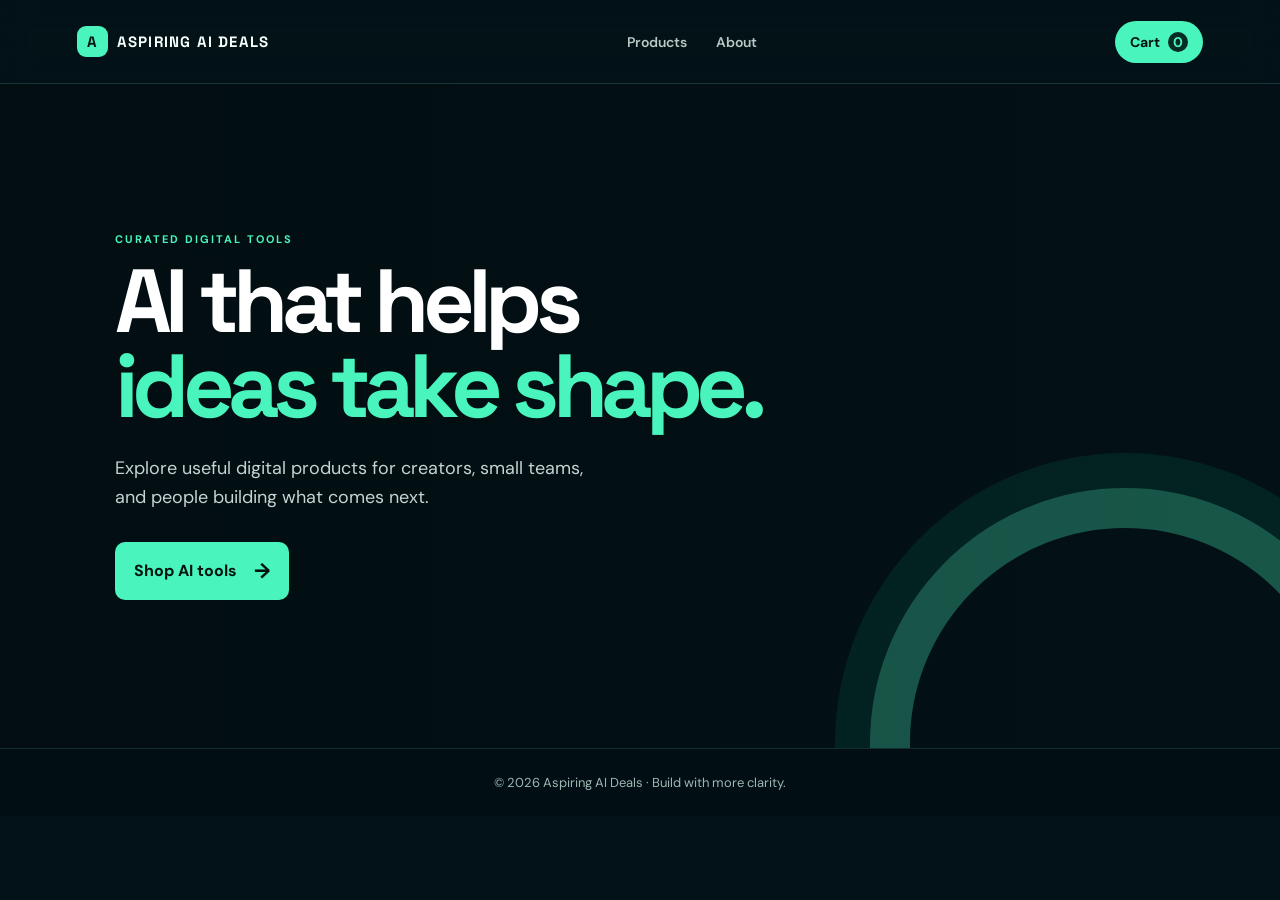
==== index.html @ b8ae0ace "Optimize home page visuals" ====
<!doctype html>
<html lang="en">
  <head>
    <meta charset="UTF-8" />
    <meta name="viewport" content="width=device-width, initial-scale=1.0" />
    <meta name="description" content="A responsive AI product store demo." />
    <title>Aspiring AI Deals | AI tools for better work</title>
    <link rel="preconnect" href="https://fonts.googleapis.com" />
    <link rel="preconnect" href="https://fonts.gstatic.com" crossorigin />
    <link href="https://fonts.googleapis.com/css2?family=DM+Sans:wght@400;500;600;700&family=Space+Grotesk:wght@600;700&display=swap" rel="stylesheet" />
    <link rel="stylesheet" href="style.css" />
    <style>
      /* Kept here too so the home page displays correctly when opened directly from Chrome. */
      :root { --ink:#f7fffc; --muted:#b8c9c6; --mint:#49f4bd; }
      * { box-sizing:border-box; }
      body { margin:0; min-height:100vh; color:var(--ink); background:#031218 url("assets/ai-waves-background.jpg") center bottom / cover fixed no-repeat; font-family:"DM Sans",Arial,sans-serif; }
      .site-header { min-height:84px; padding:0 clamp(20px,6vw,90px); display:flex; align-items:center; justify-content:space-between; gap:20px; border-bottom:1px solid rgba(154,255,223,.15); background:rgba(3,18,24,.78); position:sticky; top:0; z-index:10; backdrop-filter:blur(15px); }
      .brand { display:flex; align-items:center; gap:9px; color:var(--ink); text-decoration:none; font:700 15px/1 "Space Grotesk",Arial,sans-serif; letter-spacing:.08em; }
      .brand-mark { display:grid; place-items:center; width:31px; aspect-ratio:1; border-radius:9px; background:var(--mint); color:#02140f; letter-spacing:0; }
      nav { display:flex; gap:29px; } nav a { color:var(--muted); text-decoration:none; font-weight:600; font-size:14px; }
      .cart-button { padding:11px 15px; border:0; border-radius:999px; background:var(--mint); color:#02140f; font:700 14px "DM Sans",Arial,sans-serif; cursor:pointer; } .cart-button span { display:inline-grid; place-items:center; min-width:20px; height:20px; margin-left:5px; border-radius:50%; color:var(--mint); background:#062a24; }
      .hero { min-height:600px; padding:clamp(70px,12vw,148px) clamp(20px,9vw,145px); position:relative; isolation:isolate; overflow:hidden; color:white; background:linear-gradient(90deg,rgba(2,14,18,.96) 0%,rgba(2,14,18,.84) 47%,rgba(2,14,18,.28) 100%); }
      .hero:after { content:""; width:430px; height:430px; position:absolute; right:-100px; bottom:-250px; z-index:-1; border:40px solid rgba(73,244,189,.30); border-radius:50%; box-shadow:0 0 0 35px rgba(0,166,127,.12); }
      .hero-copy { position:relative; z-index:2; max-width:690px; }
      .eyebrow { margin:0 0 13px; color:var(--mint); font-size:11px; font-weight:700; letter-spacing:.18em; }
      h1 { max-width:680px; margin:0; font-family:"Space Grotesk",Arial,sans-serif; font-size:clamp(3.3rem,7vw,6.4rem); line-height:.95; letter-spacing:-.075em; } h1 span { color:var(--mint); }
      .hero-copy > p:not(.eyebrow) { max-width:495px; margin:25px 0 30px; color:#c6d4d1; font-size:18px; line-height:1.6; }
      .hero-button { display:inline-flex; gap:17px; align-items:center; padding:15px 19px; border-radius:10px; color:#02140f; background:var(--mint); text-decoration:none; font-weight:700; }.hero-button span { font-size:21px; }
      .hero-robot { position:absolute; z-index:1; right:clamp(0px,4vw,70px); bottom:-75px; width:clamp(360px,42vw,640px); pointer-events:none; filter:drop-shadow(0 24px 28px rgba(0,0,0,.45)); }.hero-robot img { display:block; width:100%; height:auto; }
      footer { padding:25px; text-align:center; color:#9eb7b1; border-top:1px solid rgba(155,255,224,.12); background:rgba(2,14,18,.84); font-size:13px; }
      @media (max-width:760px) { .site-header { min-height:70px; padding-inline:18px; } nav { display:none; } .hero { min-height:680px; padding:80px 24px; }.hero-copy { max-width:100%; }.hero-robot { right:-80px; bottom:-85px; width:490px; opacity:.52; }.hero:after { opacity:.5; } }
    </style>
  </head>
  <body>
    <header class="site-header">
      <a class="brand" href="#top" aria-label="Aspiring AI Deals home"><span class="brand-mark">A</span>ASPIRING AI DEALS</a>
      <nav aria-label="Main navigation">
        <a href="products.html">Products</a>
        <a href="#about">About</a>
      </nav>
      <button class="cart-button" type="button" aria-label="Shopping cart">
        Cart <span id="cart-count" aria-live="polite">0</span>
      </button>
    </header>

    <main id="top">
      <section class="hero" id="about">
        <div class="hero-copy">
          <p class="eyebrow">CURATED DIGITAL TOOLS</p>
          <h1>AI that helps<br /><span>ideas take shape.</span></h1>
          <p>Explore useful digital products for creators, small teams, and people building what comes next.</p>
          <a class="hero-button" href="products.html">Shop AI tools <span>→</span></a>
        </div>
        <div class="hero-robot" aria-hidden="true">
          <img src="assets/aspiring-ai-robot.jpg" alt="" />
        </div>
      </section>
    </main>

    <div class="toast" id="toast" role="status" aria-live="polite"></div>
    <footer>© 2026 Aspiring AI Deals · Build with more clarity.</footer>
    <script src="script.js"></script>
  </body>
</html>
---- style.css ----
:root { --ink:#f7fffc; --muted:#b8c9c6; --cream:#031218; --mint:#49f4bd; --purple:#8777ff; }
* { box-sizing:border-box; }
html { scroll-behavior:smooth; }
body { margin:0; color:var(--ink); background:#031218 url("assets/ai-waves-background.png") center bottom / cover fixed no-repeat; font-family:"DM Sans",sans-serif; }
.site-header { min-height:84px; padding:0 clamp(20px,6vw,90px); display:flex; align-items:center; justify-content:space-between; gap:20px; border-bottom:1px solid rgba(154,255,223,.15); background:rgba(3,18,24,.78); position:sticky; top:0; z-index:10; backdrop-filter:blur(15px); }
.brand { display:flex; align-items:center; gap:9px; text-decoration:none; color:var(--ink); font:700 15px/1 "Space Grotesk",sans-serif; letter-spacing:.08em; }
.brand-mark { display:grid; place-items:center; width:31px; aspect-ratio:1; border-radius:9px; background:var(--mint); color:#02140f; letter-spacing:0; }
nav { display:flex; gap:29px; } nav a { color:var(--muted); text-decoration:none; font-weight:600; font-size:14px; }
.cart-button { padding:11px 15px; border:0; border-radius:999px; background:var(--mint); color:#02140f; font:700 14px "DM Sans",sans-serif; cursor:pointer; } .cart-button span { display:inline-grid; place-items:center; min-width:20px; height:20px; margin-left:5px; border-radius:50%; color:var(--mint); background:#062a24; }
.hero { min-height:600px; padding:clamp(70px,12vw,148px) clamp(20px,9vw,145px); position:relative; isolation:isolate; overflow:hidden; color:white; background:linear-gradient(90deg,rgba(2,14,18,.96) 0%,rgba(2,14,18,.84) 47%,rgba(2,14,18,.28) 100%); }
.hero:after { content:""; width:430px; height:430px; position:absolute; right:-100px; bottom:-250px; z-index:-1; border:40px solid rgba(73,244,189,.30); border-radius:50%; box-shadow:0 0 0 35px rgba(0,166,127,.12); }
.hero-copy { position:relative; z-index:2; max-width:690px; }
.hero-robot { position:absolute; z-index:1; right:clamp(0px,4vw,70px); bottom:-75px; width:clamp(360px,42vw,640px); pointer-events:none; filter:drop-shadow(0 24px 28px rgba(0,0,0,.45)); }
.hero-robot img { display:block; width:100%; height:auto; }
.eyebrow { margin:0 0 13px; font-size:11px; font-weight:700; letter-spacing:.18em; } .hero .eyebrow { color:var(--mint); }
h1,h2,h3 { font-family:"Space Grotesk",sans-serif; } h1 { max-width:680px; margin:0; font-size:clamp(3.3rem,7vw,6.4rem); line-height:.95; letter-spacing:-.075em; } h1 span { color:var(--mint); }
.hero > p:not(.eyebrow) { max-width:495px; margin:25px 0 30px; color:#c6d4d1; font-size:18px; line-height:1.6; }.hero-button { display:inline-flex; gap:17px; align-items:center; padding:15px 19px; border-radius:10px; color:#02140f; background:var(--mint); text-decoration:none; font-weight:700; }.hero-button span { font-size:21px; }
.products { padding:clamp(58px,8vw,100px) clamp(20px,6vw,90px) 100px; max-width:1500px; margin:auto; background:linear-gradient(180deg,rgba(2,14,18,.54),rgba(2,14,18,.82)); }.section-heading { display:flex; justify-content:space-between; align-items:end; gap:25px; margin-bottom:34px; }.section-heading .eyebrow { color:var(--mint); }.section-heading h2 { margin:0; font-size:clamp(2rem,4vw,3.4rem); letter-spacing:-.06em; }.section-heading > p { margin:0 0 7px; max-width:250px; color:var(--muted); line-height:1.5; }
.products-page { min-height:calc(100vh - 84px); padding-top:clamp(66px,9vw,120px); }.products-page h1 { font-size:clamp(2.8rem,5vw,4.8rem); }
.product-grid { display:grid; grid-template-columns:repeat(4,1fr); gap:20px; }.product-card { overflow:hidden; border:1px solid rgba(102,255,214,.23); border-radius:17px; background:rgba(3,22,27,.84); box-shadow:0 15px 26px rgba(0,0,0,.22); backdrop-filter:blur(8px); }.product-card img { display:block; width:100%; height:218px; object-fit:cover; background:#073b36; }.product-info { padding:20px; }.product-type { margin:0 0 7px; color:var(--mint); font-size:10px; font-weight:700; letter-spacing:.16em; }.product-info h2,.product-info h3 { margin:0; font-size:21px; letter-spacing:-.04em; }.price { margin:10px 0 18px; color:var(--muted); font-weight:700; }.add-to-cart { display:flex; justify-content:space-between; align-items:center; width:100%; padding:11px 13px; border:1px solid rgba(155,255,224,.35); border-radius:8px; color:#02140f; background:rgba(73,244,189,.95); font:700 13px "DM Sans",sans-serif; cursor:pointer; transition:.2s; }.add-to-cart:hover,.add-to-cart:focus-visible { border-color:var(--mint); background:#0b5547; color:white; }.add-to-cart span { font-size:19px; }
.toast { position:fixed; right:22px; bottom:22px; z-index:20; padding:14px 17px; border-radius:10px; color:#02140f; background:var(--mint); box-shadow:0 15px 30px rgba(0,0,0,.2); opacity:0; transform:translateY(18px); pointer-events:none; transition:.25s; }.toast.show { opacity:1; transform:translateY(0); } footer { padding:25px; text-align:center; color:#9eb7b1; border-top:1px solid rgba(155,255,224,.12); background:rgba(2,14,18,.84); font-size:13px; }
@media (max-width:1000px) { .product-grid { grid-template-columns:repeat(2,1fr); } }
@media (max-width:760px) { .hero { min-height:680px; padding:80px 24px; }.hero-copy { max-width:100%; }.hero-robot { right:-80px; bottom:-85px; width:490px; opacity:.52; }.hero:after { opacity:.5; }.section-heading { display:block; }.section-heading > p { margin-top:13px; }.product-grid { grid-template-columns:1fr; }.product-card img { height:220px; } }
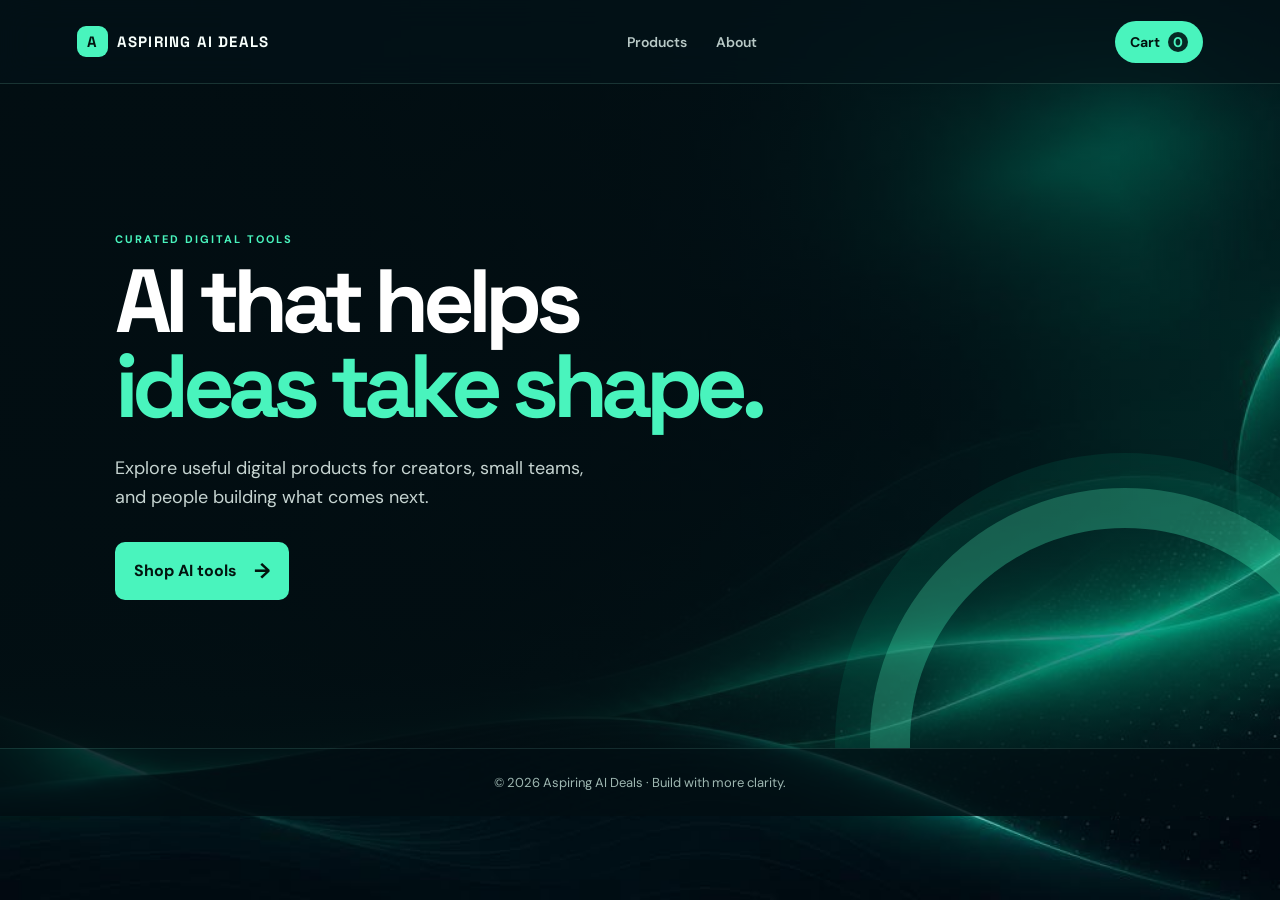
==== commit e44e3871: "Restore transparent robot artwork" ====
--- a/index.html
+++ b/index.html
@@ -52,7 +52,7 @@
           <a class="hero-button" href="products.html">Shop AI tools <span>→</span></a>
         </div>
         <div class="hero-robot" aria-hidden="true">
-          <img src="assets/aspiring-ai-robot.jpg" alt="" />
+          <img src="assets/aspiring-ai-robot.gif" alt="" />
         </div>
       </section>
     </main>
--- a/style.css
+++ b/style.css
@@ -1,7 +1,7 @@
 :root { --ink:#f7fffc; --muted:#b8c9c6; --cream:#031218; --mint:#49f4bd; --purple:#8777ff; }
 * { box-sizing:border-box; }
 html { scroll-behavior:smooth; }
-body { margin:0; color:var(--ink); background:#031218 url("assets/ai-waves-background.png") center bottom / cover fixed no-repeat; font-family:"DM Sans",sans-serif; }
+body { margin:0; color:var(--ink); background:#031218 url("assets/ai-waves-background.jpg") center bottom / cover fixed no-repeat; font-family:"DM Sans",sans-serif; }
 .site-header { min-height:84px; padding:0 clamp(20px,6vw,90px); display:flex; align-items:center; justify-content:space-between; gap:20px; border-bottom:1px solid rgba(154,255,223,.15); background:rgba(3,18,24,.78); position:sticky; top:0; z-index:10; backdrop-filter:blur(15px); }
 .brand { display:flex; align-items:center; gap:9px; text-decoration:none; color:var(--ink); font:700 15px/1 "Space Grotesk",sans-serif; letter-spacing:.08em; }
 .brand-mark { display:grid; place-items:center; width:31px; aspect-ratio:1; border-radius:9px; background:var(--mint); color:#02140f; letter-spacing:0; }
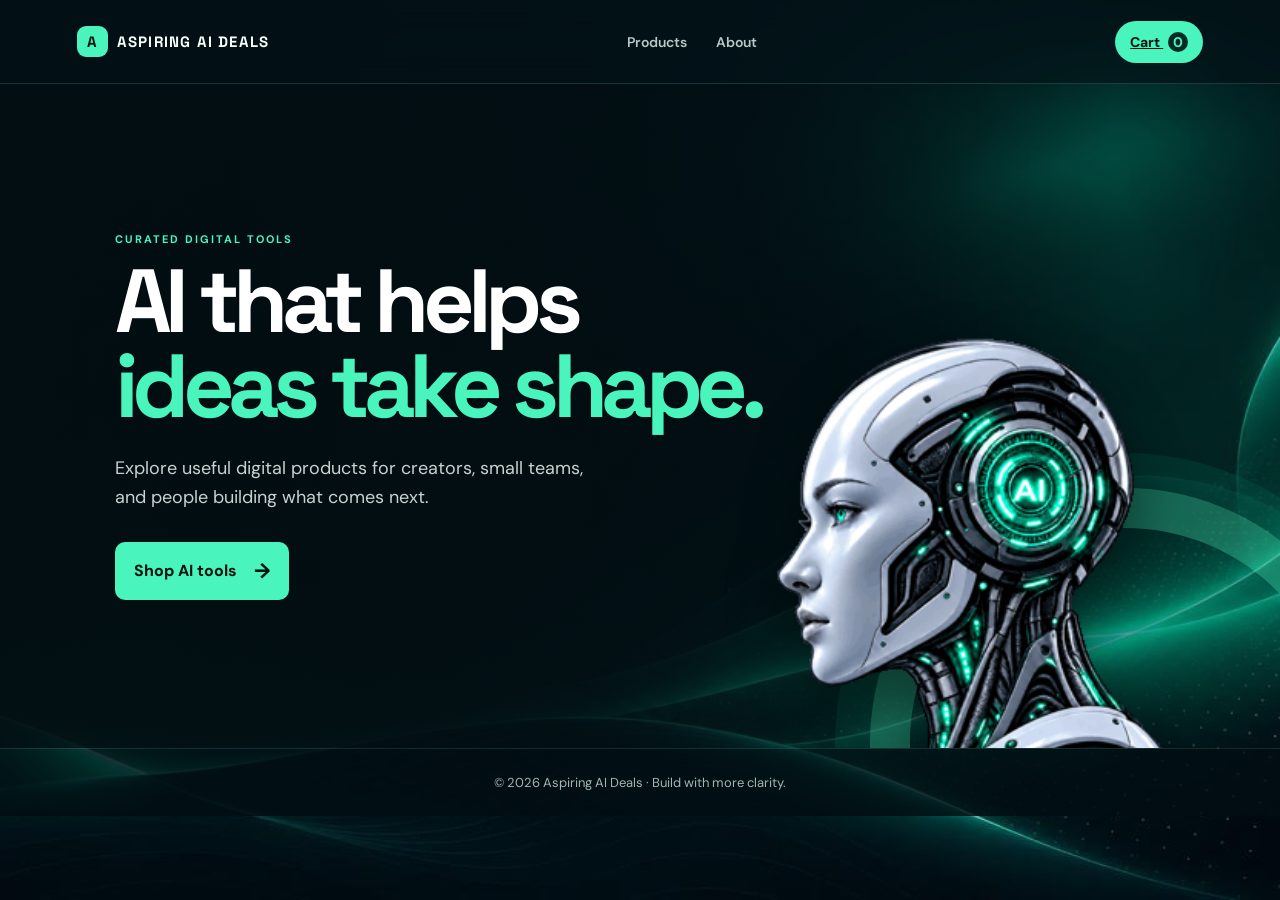
==== commit d1925433: "Add separate cart and checkout flow" ====
--- a/index.html
+++ b/index.html
@@ -38,9 +38,9 @@
         <a href="products.html">Products</a>
         <a href="#about">About</a>
       </nav>
-      <button class="cart-button" type="button" aria-label="Shopping cart">
+      <a class="cart-button" href="cart.html" aria-label="Open shopping cart">
         Cart <span id="cart-count" aria-live="polite">0</span>
-      </button>
+      </a>
     </header>
 
     <main id="top">
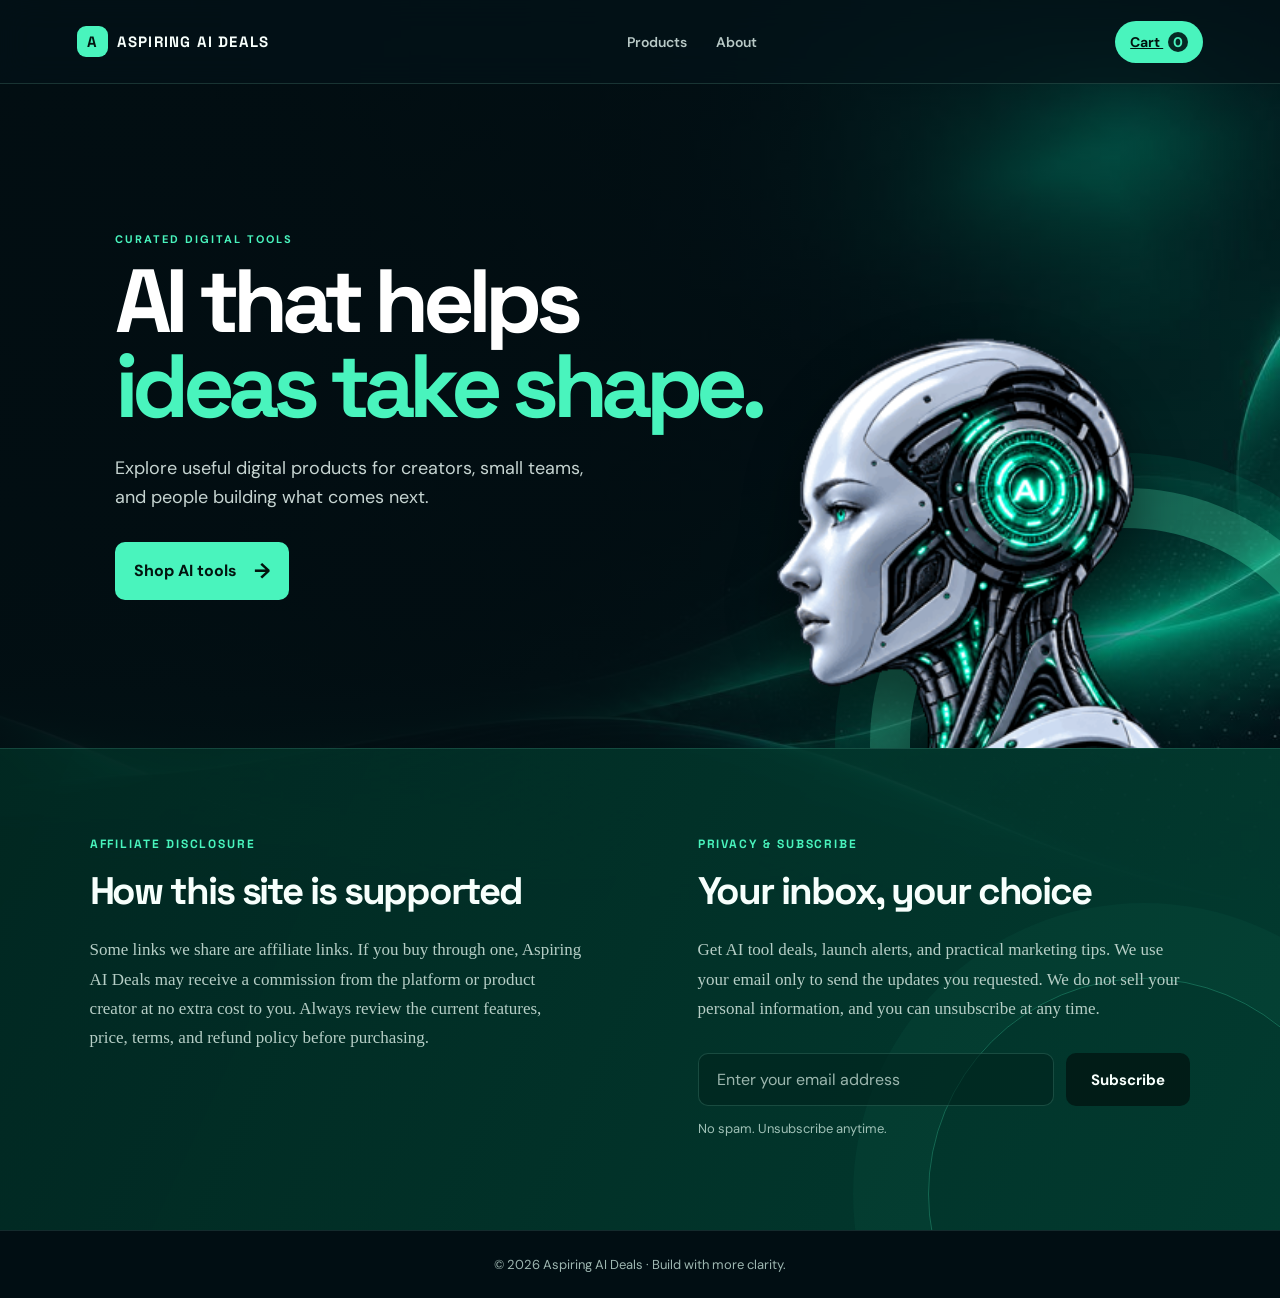
==== commit 448a8cdb: "Add email subscription section and subscriber setup" ====
--- a/index.html
+++ b/index.html
@@ -8,7 +8,7 @@
     <link rel="preconnect" href="https://fonts.googleapis.com" />
     <link rel="preconnect" href="https://fonts.gstatic.com" crossorigin />
     <link href="https://fonts.googleapis.com/css2?family=DM+Sans:wght@400;500;600;700&family=Space+Grotesk:wght@600;700&display=swap" rel="stylesheet" />
-    <link rel="stylesheet" href="style.css" />
+    <link rel="stylesheet" href="style.css?v=4" />
     <style>
       /* Kept here too so the home page displays correctly when opened directly from Chrome. */
       :root { --ink:#f7fffc; --muted:#b8c9c6; --mint:#49f4bd; }
@@ -55,10 +55,32 @@
           <img src="assets/aspiring-ai-robot.gif" alt="" />
         </div>
       </section>
+
+      <section class="subscribe-section" aria-labelledby="subscribe-heading">
+        <div class="subscribe-inner">
+          <article class="disclosure-copy">
+            <p class="section-label">AFFILIATE DISCLOSURE</p>
+            <h2>How this site is supported</h2>
+            <p>Some links we share are affiliate links. If you buy through one, Aspiring AI Deals may receive a commission from the platform or product creator at no extra cost to you. Always review the current features, price, terms, and refund policy before purchasing.</p>
+          </article>
+
+          <article class="subscribe-copy">
+            <p class="section-label">PRIVACY &amp; SUBSCRIBE</p>
+            <h2 id="subscribe-heading">Your inbox, your choice</h2>
+            <p>Get AI tool deals, launch alerts, and practical marketing tips. We use your email only to send the updates you requested. We do not sell your personal information, and you can unsubscribe at any time.</p>
+            <form class="subscribe-form" id="subscriber-form" novalidate>
+              <label class="sr-only" for="subscriber-email">Email address</label>
+              <input id="subscriber-email" name="email" type="email" placeholder="Enter your email address" autocomplete="email" required />
+              <button type="submit">Subscribe</button>
+            </form>
+            <p class="subscribe-note" id="subscribe-message" aria-live="polite">No spam. Unsubscribe anytime.</p>
+          </article>
+        </div>
+      </section>
     </main>
 
     <div class="toast" id="toast" role="status" aria-live="polite"></div>
     <footer>© 2026 Aspiring AI Deals · Build with more clarity.</footer>
-    <script src="script.js"></script>
+    <script src="script.js?v=4"></script>
   </body>
 </html>
--- a/style.css
+++ b/style.css
@@ -1,7 +1,7 @@
 :root { --ink:#f7fffc; --muted:#b8c9c6; --cream:#031218; --mint:#49f4bd; --purple:#8777ff; }
 * { box-sizing:border-box; }
 html { scroll-behavior:smooth; }
-body { margin:0; color:var(--ink); background:#031218 url("assets/ai-waves-background.jpg") center bottom / cover fixed no-repeat; font-family:"DM Sans",sans-serif; }
+body { min-height:100vh; margin:0; color:var(--ink); background:#031218 url("assets/ai-waves-background.jpg") center bottom / cover fixed no-repeat; font-family:"DM Sans",sans-serif; display:flex; flex-direction:column; }
 .site-header { min-height:84px; padding:0 clamp(20px,6vw,90px); display:flex; align-items:center; justify-content:space-between; gap:20px; border-bottom:1px solid rgba(154,255,223,.15); background:rgba(3,18,24,.78); position:sticky; top:0; z-index:10; backdrop-filter:blur(15px); }
 .brand { display:flex; align-items:center; gap:9px; text-decoration:none; color:var(--ink); font:700 15px/1 "Space Grotesk",sans-serif; letter-spacing:.08em; }
 .brand-mark { display:grid; place-items:center; width:31px; aspect-ratio:1; border-radius:9px; background:var(--mint); color:#02140f; letter-spacing:0; }
@@ -19,5 +19,9 @@
 .products-page { min-height:calc(100vh - 84px); padding-top:clamp(66px,9vw,120px); }.products-page h1 { font-size:clamp(2.8rem,5vw,4.8rem); }
 .product-grid { display:grid; grid-template-columns:repeat(4,1fr); gap:20px; }.product-card { overflow:hidden; border:1px solid rgba(102,255,214,.23); border-radius:17px; background:rgba(3,22,27,.84); box-shadow:0 15px 26px rgba(0,0,0,.22); backdrop-filter:blur(8px); }.product-card img { display:block; width:100%; height:218px; object-fit:cover; background:#073b36; }.product-info { padding:20px; }.product-type { margin:0 0 7px; color:var(--mint); font-size:10px; font-weight:700; letter-spacing:.16em; }.product-info h2,.product-info h3 { margin:0; font-size:21px; letter-spacing:-.04em; }.price { margin:10px 0 18px; color:var(--muted); font-weight:700; }.add-to-cart { display:flex; justify-content:space-between; align-items:center; width:100%; padding:11px 13px; border:1px solid rgba(155,255,224,.35); border-radius:8px; color:#02140f; background:rgba(73,244,189,.95); font:700 13px "DM Sans",sans-serif; cursor:pointer; transition:.2s; }.add-to-cart:hover,.add-to-cart:focus-visible { border-color:var(--mint); background:#0b5547; color:white; }.add-to-cart span { font-size:19px; }
 .toast { position:fixed; right:22px; bottom:22px; z-index:20; padding:14px 17px; border-radius:10px; color:#02140f; background:var(--mint); box-shadow:0 15px 30px rgba(0,0,0,.2); opacity:0; transform:translateY(18px); pointer-events:none; transition:.25s; }.toast.show { opacity:1; transform:translateY(0); } footer { padding:25px; text-align:center; color:#9eb7b1; border-top:1px solid rgba(155,255,224,.12); background:rgba(2,14,18,.84); font-size:13px; }
+.subscribe-section { position:relative; overflow:hidden; border-top:1px solid rgba(155,255,224,.12); background:linear-gradient(115deg,rgba(1,40,33,.98),rgba(2,61,49,.94)); }.subscribe-section::after { content:""; position:absolute; inset:auto -80px -180px auto; width:430px; height:430px; border:1px solid rgba(73,244,189,.26); border-radius:50%; box-shadow:0 0 0 75px rgba(73,244,189,.035); pointer-events:none; }.subscribe-inner { position:relative; z-index:1; display:grid; grid-template-columns:repeat(2,minmax(0,1fr)); gap:clamp(50px,9vw,150px); width:min(1320px,100%); margin:auto; padding:clamp(60px,7vw,98px) clamp(22px,7vw,110px); }.subscribe-section h2 { margin:0 0 20px; color:#f7fffc; font-size:clamp(1.9rem,3vw,2.75rem); letter-spacing:-.055em; }.subscribe-section p:not(.section-label):not(.subscribe-note) { max-width:590px; margin:0; color:#b6cec6; font-family:Georgia,serif; font-size:17px; line-height:1.72; }.section-label { margin:0 0 16px; color:var(--mint); font:700 12px/1 "Space Grotesk",sans-serif; letter-spacing:.16em; }.subscribe-form { display:flex; gap:12px; margin-top:30px; }.subscribe-form input { min-width:0; flex:1; padding:15px 18px; border:1px solid rgba(155,255,224,.16); border-radius:10px; color:#f7fffc; background:rgba(1,36,30,.64); font:inherit; outline:none; }.subscribe-form input::placeholder { color:#9bb6ae; }.subscribe-form input:focus { border-color:var(--mint); box-shadow:0 0 0 3px rgba(73,244,189,.12); }.subscribe-form button { flex:0 0 auto; padding:15px 25px; border:0; border-radius:10px; color:#f7fffc; background:#011c17; font:700 15px "DM Sans",sans-serif; cursor:pointer; transition:transform .2s,background .2s; }.subscribe-form button:hover,.subscribe-form button:focus-visible { background:#073b31; transform:translateY(-1px); }.subscribe-note { min-height:20px; margin:14px 0 0; color:#9fc0b6; font-size:13px; }.subscribe-note.success { color:var(--mint); }.subscribe-note.error { color:#ffd1cb; }.sr-only { position:absolute; width:1px; height:1px; padding:0; margin:-1px; overflow:hidden; clip:rect(0,0,0,0); white-space:nowrap; border:0; }
+.cart-page { flex:1; display:flex; align-items:center; padding:clamp(54px,8vw,100px) clamp(20px,6vw,90px); background:linear-gradient(180deg,rgba(2,14,18,.62),rgba(2,14,18,.88)); }.cart-layout { display:grid; grid-template-columns:minmax(0,1.55fr) minmax(310px,.82fr); align-items:start; gap:42px; width:100%; max-width:1180px; margin:auto; }.cart-main > h1 { margin-bottom:30px; font-size:clamp(2.8rem,5vw,4.8rem); }.cart-items { display:grid; gap:15px; }.cart-item,.order-summary,.empty-cart { border:1px solid rgba(102,255,214,.23); border-radius:18px; background:linear-gradient(145deg,rgba(5,31,35,.95),rgba(3,19,24,.9)); box-shadow:0 18px 35px rgba(0,0,0,.24); }.cart-item { display:flex; align-items:center; justify-content:space-between; gap:22px; padding:25px 27px; }.cart-item h2,.order-summary h2,.empty-cart h2 { margin:0; font-size:22px; }.cart-item p:not(.product-type) { margin:8px 0 0; color:var(--muted); }.cart-item-actions { display:flex; align-items:center; gap:18px; }.quantity-control { display:inline-flex; align-items:center; overflow:hidden; border:1px solid rgba(155,255,224,.28); border-radius:8px; }.quantity-control button { width:31px; height:31px; border:0; color:var(--ink); background:transparent; cursor:pointer; font-size:18px; }.quantity-control span { width:28px; text-align:center; font-weight:700; }.remove-item { border:0; padding:0; color:#a8c2bd; background:transparent; cursor:pointer; text-decoration:underline; }.order-summary { align-self:stretch; padding:32px; }.order-summary h2 { margin-bottom:25px; }.summary-row { display:flex; justify-content:space-between; padding:18px 0; border-block:1px solid rgba(155,255,224,.15); font-size:18px; }.summary-row strong { color:var(--mint); }.checkout-form { display:grid; gap:16px; margin-top:25px; }.checkout-form label { display:grid; gap:8px; color:var(--muted); font-size:13px; font-weight:600; }.checkout-form input { width:100%; padding:14px; border:1px solid rgba(155,255,224,.25); border-radius:9px; color:var(--ink); background:rgba(0,0,0,.18); font:inherit; }.checkout-form .hero-button { width:100%; justify-content:center; border:0; cursor:pointer; font:700 15px "DM Sans",sans-serif; }.checkout-note,.checkout-message { color:var(--muted); font-size:13px; line-height:1.5; }.checkout-message { color:var(--mint); }.empty-cart { padding:44px; text-align:center; }.empty-cart p { color:var(--muted); margin:12px auto 23px; }
 @media (max-width:1000px) { .product-grid { grid-template-columns:repeat(2,1fr); } }
 @media (max-width:760px) { .hero { min-height:680px; padding:80px 24px; }.hero-copy { max-width:100%; }.hero-robot { right:-80px; bottom:-85px; width:490px; opacity:.52; }.hero:after { opacity:.5; }.section-heading { display:block; }.section-heading > p { margin-top:13px; }.product-grid { grid-template-columns:1fr; }.product-card img { height:220px; } }
+@media (max-width:760px) { .cart-layout { grid-template-columns:1fr; }.cart-item { align-items:flex-start; flex-direction:column; }.cart-item-actions { width:100%; justify-content:space-between; gap:10px; }.cart-page { padding-inline:18px; } }
+@media (max-width:760px) { .subscribe-inner { grid-template-columns:1fr; gap:46px; padding:58px 24px; }.subscribe-form { flex-direction:column; }.subscribe-form button { width:100%; }.subscribe-section p:not(.section-label):not(.subscribe-note) { font-size:16px; } }
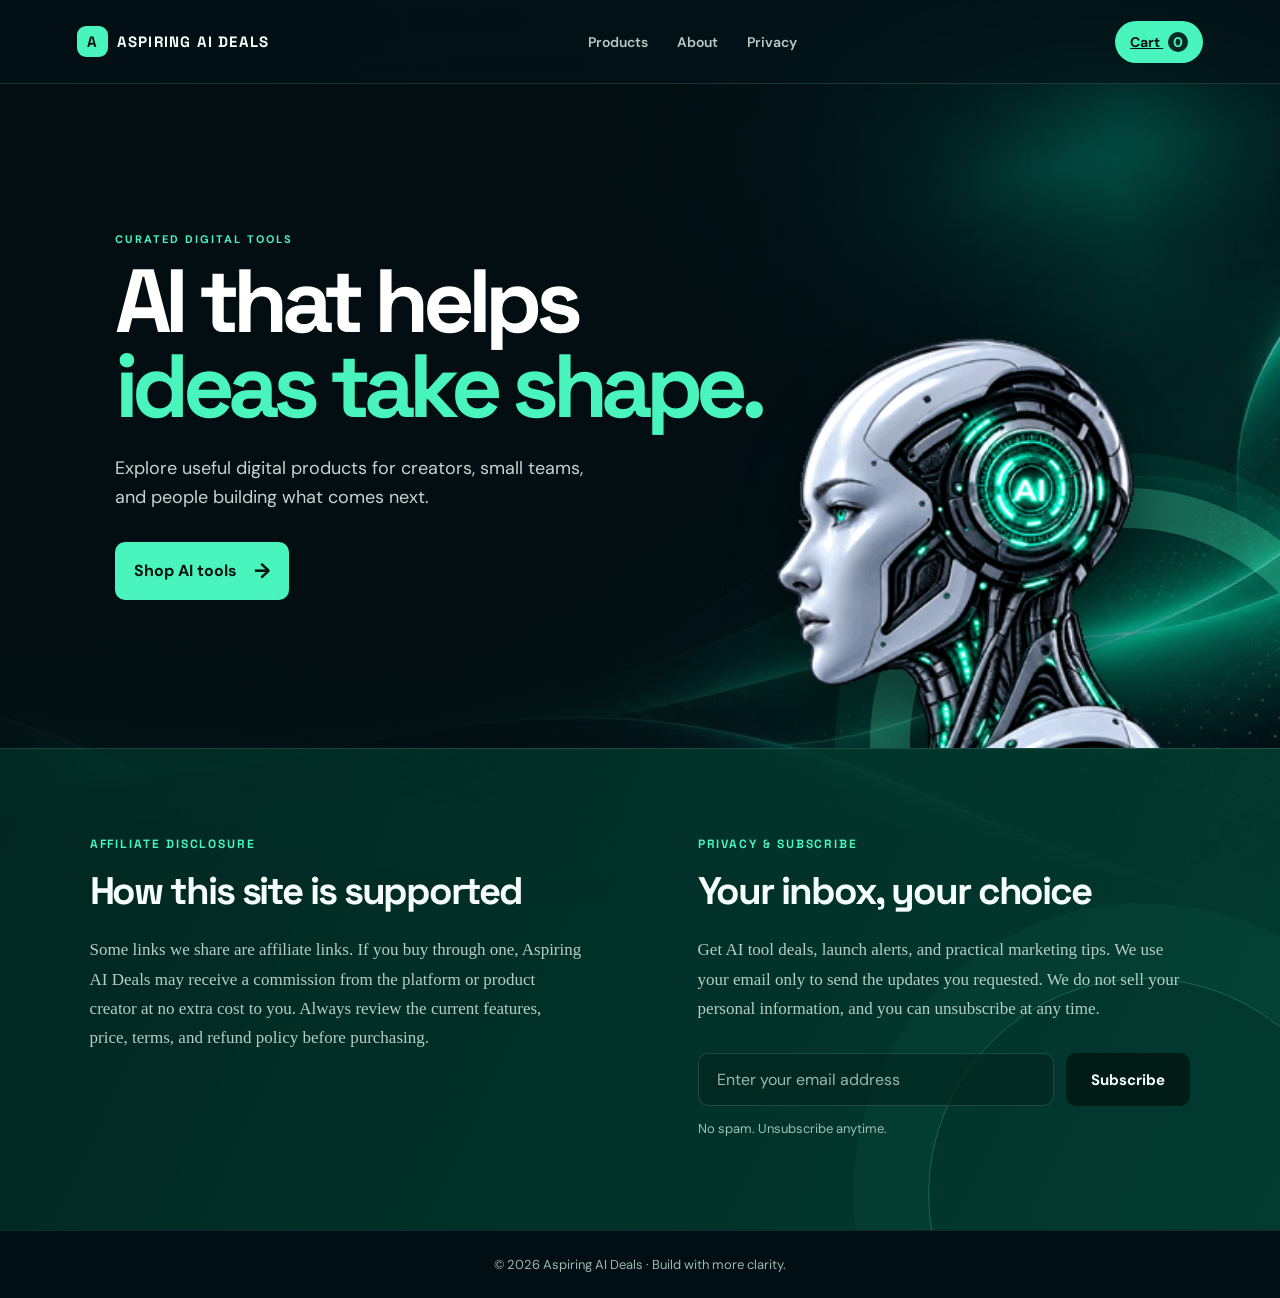
==== commit 4fc889a7: "Add privacy link to home navigation" ====
--- a/index.html
+++ b/index.html
@@ -8,7 +8,7 @@
     <link rel="preconnect" href="https://fonts.googleapis.com" />
     <link rel="preconnect" href="https://fonts.gstatic.com" crossorigin />
     <link href="https://fonts.googleapis.com/css2?family=DM+Sans:wght@400;500;600;700&family=Space+Grotesk:wght@600;700&display=swap" rel="stylesheet" />
-    <link rel="stylesheet" href="style.css?v=4" />
+    <link rel="stylesheet" href="style.css" />
     <style>
       /* Kept here too so the home page displays correctly when opened directly from Chrome. */
       :root { --ink:#f7fffc; --muted:#b8c9c6; --mint:#49f4bd; }
@@ -37,6 +37,7 @@
       <nav aria-label="Main navigation">
         <a href="products.html">Products</a>
         <a href="#about">About</a>
+        <a href="#privacy">Privacy</a>
       </nav>
       <a class="cart-button" href="cart.html" aria-label="Open shopping cart">
         Cart <span id="cart-count" aria-live="polite">0</span>
@@ -56,7 +57,7 @@
         </div>
       </section>
 
-      <section class="subscribe-section" aria-labelledby="subscribe-heading">
+      <section class="subscribe-section" id="privacy" aria-labelledby="subscribe-heading">
         <div class="subscribe-inner">
           <article class="disclosure-copy">
             <p class="section-label">AFFILIATE DISCLOSURE</p>
@@ -81,6 +82,6 @@
 
     <div class="toast" id="toast" role="status" aria-live="polite"></div>
     <footer>© 2026 Aspiring AI Deals · Build with more clarity.</footer>
-    <script src="script.js?v=4"></script>
+    <script src="script.js"></script>
   </body>
 </html>
--- a/style.css
+++ b/style.css
@@ -21,6 +21,8 @@
 .toast { position:fixed; right:22px; bottom:22px; z-index:20; padding:14px 17px; border-radius:10px; color:#02140f; background:var(--mint); box-shadow:0 15px 30px rgba(0,0,0,.2); opacity:0; transform:translateY(18px); pointer-events:none; transition:.25s; }.toast.show { opacity:1; transform:translateY(0); } footer { padding:25px; text-align:center; color:#9eb7b1; border-top:1px solid rgba(155,255,224,.12); background:rgba(2,14,18,.84); font-size:13px; }
 .subscribe-section { position:relative; overflow:hidden; border-top:1px solid rgba(155,255,224,.12); background:linear-gradient(115deg,rgba(1,40,33,.98),rgba(2,61,49,.94)); }.subscribe-section::after { content:""; position:absolute; inset:auto -80px -180px auto; width:430px; height:430px; border:1px solid rgba(73,244,189,.26); border-radius:50%; box-shadow:0 0 0 75px rgba(73,244,189,.035); pointer-events:none; }.subscribe-inner { position:relative; z-index:1; display:grid; grid-template-columns:repeat(2,minmax(0,1fr)); gap:clamp(50px,9vw,150px); width:min(1320px,100%); margin:auto; padding:clamp(60px,7vw,98px) clamp(22px,7vw,110px); }.subscribe-section h2 { margin:0 0 20px; color:#f7fffc; font-size:clamp(1.9rem,3vw,2.75rem); letter-spacing:-.055em; }.subscribe-section p:not(.section-label):not(.subscribe-note) { max-width:590px; margin:0; color:#b6cec6; font-family:Georgia,serif; font-size:17px; line-height:1.72; }.section-label { margin:0 0 16px; color:var(--mint); font:700 12px/1 "Space Grotesk",sans-serif; letter-spacing:.16em; }.subscribe-form { display:flex; gap:12px; margin-top:30px; }.subscribe-form input { min-width:0; flex:1; padding:15px 18px; border:1px solid rgba(155,255,224,.16); border-radius:10px; color:#f7fffc; background:rgba(1,36,30,.64); font:inherit; outline:none; }.subscribe-form input::placeholder { color:#9bb6ae; }.subscribe-form input:focus { border-color:var(--mint); box-shadow:0 0 0 3px rgba(73,244,189,.12); }.subscribe-form button { flex:0 0 auto; padding:15px 25px; border:0; border-radius:10px; color:#f7fffc; background:#011c17; font:700 15px "DM Sans",sans-serif; cursor:pointer; transition:transform .2s,background .2s; }.subscribe-form button:hover,.subscribe-form button:focus-visible { background:#073b31; transform:translateY(-1px); }.subscribe-note { min-height:20px; margin:14px 0 0; color:#9fc0b6; font-size:13px; }.subscribe-note.success { color:var(--mint); }.subscribe-note.error { color:#ffd1cb; }.sr-only { position:absolute; width:1px; height:1px; padding:0; margin:-1px; overflow:hidden; clip:rect(0,0,0,0); white-space:nowrap; border:0; }
 .cart-page { flex:1; display:flex; align-items:center; padding:clamp(54px,8vw,100px) clamp(20px,6vw,90px); background:linear-gradient(180deg,rgba(2,14,18,.62),rgba(2,14,18,.88)); }.cart-layout { display:grid; grid-template-columns:minmax(0,1.55fr) minmax(310px,.82fr); align-items:start; gap:42px; width:100%; max-width:1180px; margin:auto; }.cart-main > h1 { margin-bottom:30px; font-size:clamp(2.8rem,5vw,4.8rem); }.cart-items { display:grid; gap:15px; }.cart-item,.order-summary,.empty-cart { border:1px solid rgba(102,255,214,.23); border-radius:18px; background:linear-gradient(145deg,rgba(5,31,35,.95),rgba(3,19,24,.9)); box-shadow:0 18px 35px rgba(0,0,0,.24); }.cart-item { display:flex; align-items:center; justify-content:space-between; gap:22px; padding:25px 27px; }.cart-item h2,.order-summary h2,.empty-cart h2 { margin:0; font-size:22px; }.cart-item p:not(.product-type) { margin:8px 0 0; color:var(--muted); }.cart-item-actions { display:flex; align-items:center; gap:18px; }.quantity-control { display:inline-flex; align-items:center; overflow:hidden; border:1px solid rgba(155,255,224,.28); border-radius:8px; }.quantity-control button { width:31px; height:31px; border:0; color:var(--ink); background:transparent; cursor:pointer; font-size:18px; }.quantity-control span { width:28px; text-align:center; font-weight:700; }.remove-item { border:0; padding:0; color:#a8c2bd; background:transparent; cursor:pointer; text-decoration:underline; }.order-summary { align-self:stretch; padding:32px; }.order-summary h2 { margin-bottom:25px; }.summary-row { display:flex; justify-content:space-between; padding:18px 0; border-block:1px solid rgba(155,255,224,.15); font-size:18px; }.summary-row strong { color:var(--mint); }.checkout-form { display:grid; gap:16px; margin-top:25px; }.checkout-form label { display:grid; gap:8px; color:var(--muted); font-size:13px; font-weight:600; }.checkout-form input { width:100%; padding:14px; border:1px solid rgba(155,255,224,.25); border-radius:9px; color:var(--ink); background:rgba(0,0,0,.18); font:inherit; }.checkout-form .hero-button { width:100%; justify-content:center; border:0; cursor:pointer; font:700 15px "DM Sans",sans-serif; }.checkout-note,.checkout-message { color:var(--muted); font-size:13px; line-height:1.5; }.checkout-message { color:var(--mint); }.empty-cart { padding:44px; text-align:center; }.empty-cart p { color:var(--muted); margin:12px auto 23px; }
+.payment-options { display:grid; gap:10px; margin:4px 0 2px; padding:0; border:0; }.payment-options legend { margin-bottom:10px; color:var(--ink); font:600 14px "DM Sans",sans-serif; }.payment-option { position:relative; grid-template-columns:1fr auto; align-items:center; gap:13px; padding:14px 15px; border:1px solid rgba(155,255,224,.2); border-radius:11px; background:rgba(0,0,0,.12); cursor:pointer; transition:border-color .2s,background .2s; }.payment-option:has(input:checked) { border-color:var(--mint); background:rgba(73,244,189,.09); }.payment-option input { position:absolute; width:1px; height:1px; opacity:0; }.payment-option-copy { display:grid; gap:3px; }.payment-option-copy strong { color:var(--ink); font-size:14px; }.payment-option-copy small { color:#9db9b1; font-size:12px; font-weight:400; }.payment-mark { display:grid; place-items:center; width:54px; height:30px; border-radius:7px; }.paypal-mark { display:flex; align-items:center; justify-content:center; gap:0; padding:0 4px; color:#003087; background:#fff; font:700 15px/1 Arial,sans-serif; letter-spacing:-1px; font-style:italic; }.paypal-mark span:last-child { color:#009cde; }.card-mark { position:relative; overflow:hidden; background:#fff; }.card-mark i { position:absolute; top:6px; width:20px; height:20px; border-radius:50%; }.card-mark i:first-child { left:10px; background:#eb001b; }.card-mark i:last-child { right:10px; background:#f79e1b; mix-blend-mode:multiply; }
+.card-details,.paypal-details { display:grid; gap:12px; padding:16px; border:1px dashed rgba(73,244,189,.42); border-radius:12px; background:rgba(0,0,0,.12); }.card-details[hidden],.paypal-details[hidden] { display:none; }.card-details-title { display:flex; align-items:center; justify-content:space-between; margin:0; color:var(--ink); font-weight:700; }.card-details-title span { padding:4px 8px; border-radius:99px; color:#90aca5; background:rgba(155,255,224,.1); font-size:10px; letter-spacing:.1em; text-transform:uppercase; }.card-details label,.paypal-details label { display:grid; gap:7px; color:var(--muted); font-size:12px; font-weight:600; }.card-details input:disabled,.paypal-details input:disabled { color:#a5beb7; border-color:rgba(155,255,224,.16); background:rgba(0,0,0,.24); cursor:not-allowed; }.card-details-row { display:grid; grid-template-columns:1fr 1fr; gap:12px; }.card-details > p:last-child,.paypal-details > p:last-child { margin:0; color:#8fa9a2; font-size:11px; line-height:1.5; }
 @media (max-width:1000px) { .product-grid { grid-template-columns:repeat(2,1fr); } }
 @media (max-width:760px) { .hero { min-height:680px; padding:80px 24px; }.hero-copy { max-width:100%; }.hero-robot { right:-80px; bottom:-85px; width:490px; opacity:.52; }.hero:after { opacity:.5; }.section-heading { display:block; }.section-heading > p { margin-top:13px; }.product-grid { grid-template-columns:1fr; }.product-card img { height:220px; } }
 @media (max-width:760px) { .cart-layout { grid-template-columns:1fr; }.cart-item { align-items:flex-start; flex-direction:column; }.cart-item-actions { width:100%; justify-content:space-between; gap:10px; }.cart-page { padding-inline:18px; } }
